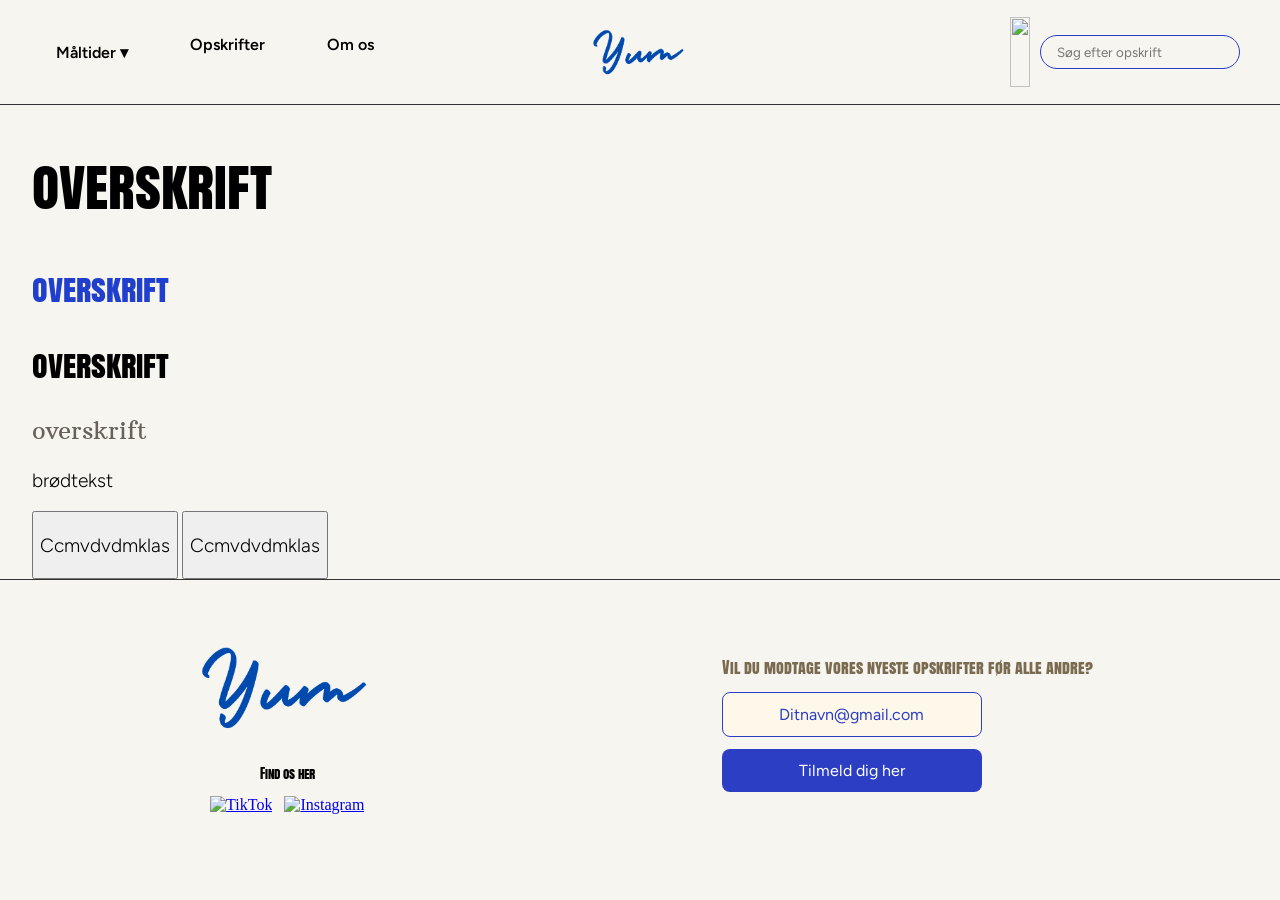
==== index.html @ 22ec5d75 "Refactor footer and navigation structure across multiple pages; update button styles and add new col" ====
<!DOCTYPE html>
<html lang="en">

<head>
    <meta charset="UTF-8" />
    <meta name="viewport" content="width=device-width, initial-scale=1.0" />
    <title>forside</title>

    <link rel="preconnect" href="https://fonts.googleapis.com" />
    <link rel="preconnect" href="https://fonts.gstatic.com" crossorigin />
    <link
        href="https://fonts.googleapis.com/css2?family=Anton+SC&family=Arbutus+Slab&family=Figtree:wght@300..900&display=swap"
        rel="stylesheet" />

    <link rel="stylesheet" href="css/generel.css">
    <link rel="stylesheet" href="css/index.css">
</head>

<body>


    <header>
        <nav>
            <ul class="menu">
                <li>
                    <details>
                        <summary>Måltider</summary>
                        <ul class="undermenu">
                            <li><a href="/listview?mealType=breakfast">Morgenmad</a></li>
                            <li><a href="/listview?mealType=lunch">Frokost</a></li>
                            <li><a href="/listview?mealType=dinner">Aftensmad</a></li>
                            <li><a href="/listview?mealType=dessert">Dessert</a></li>
                        </ul>
                    </details>
                </li>
                <li><a href="listview.html">Opskrifter</a></li>
                <li><a href="omos.html">Om os</a></li>
            </ul>

            <a href="/">
                <img src="img/logo/blå_logo.png" alt="blåt yum Logo" />
            </a>

            <!-- Søgefelt -->
            <form class="search" role="search">
                <img src="img/iconer/soeg.png" alt="" class="search-ikon" />
                <input type="search" placeholder="Søg efter opskrift" aria-label="Søg efter opskrift" />
            </form>

            <button class="burger">
                <span class="line"></span>
                <span class="line"></span>
                <span class="line"></span>
            </button>
        </nav>
    </header>

    <main>
        <h1>overskrift</h1>
        <h2>overskrift</h2>
        <h2>overskrift</h2>
        <h3>overskrift</h3>
        <p>brødtekst</p>

        <button>
            <p>Ccmvdvdmklas</p>
        </button>
        <button>
            <p>Ccmvdvdmklas</p>
        </button>

    </main>

    <footer>
        <div class="footer-venstre">
            <img src="img/logo/blå_logo.png" alt="Yum logo" class="footer-logo">
            <p class="footer-find">Find os her</p>
            <div class="footer-ikoner">
                <a href="#"><img src="img/iconer/tiktok.png" alt="TikTok"></a>
                <a href="#"><img src="img/iconer/instagram.png" alt="Instagram"></a>
            </div>
        </div>

        <div class="footer-hoejre">
            <h2>Vil du modtage vores nyeste opskrifter før alle andre?</h2>
            <input type="email" class="footer-button1" placeholder="Ditnavn@gmail.com">
            <button class="footer-button2">Tilmeld dig her</button>
        </div>
    </footer>

</body>
<script src="javascript/burger.js"></script>

</html>
---- css/generel.css ----
/* ==========================================
   FARVER OG SKRIFTSTØRRELSER
========================================== */

/* MOBIL */
:root {
  /* FARVER */
  --header-color: #f7f5ef;
  --bagground-color: #f7f5ef;
  --footer-color: #f7f5ef;

  --h1-color: #000000;
  --h2-color-1: #1f3fcc;
  --h2-color-2: #000000;
  --h3-color: #67625b;
  --brødtekst-color: #000000;
  --banner-lysfarve: #e3d3b8;
  --lyseblå-streg: #d1daff;
  --gul-cirkel: #eed997;

  /* KNAP FARVEE */
  --knap-blaa: #2b3ec4;
  --knap-blaa-hover: #0f2585;
  --knap-beige: #e3d7bd;
  --knap-beige-hover: #d4c49f;
  --knap-creme: #fdf8ea;
  --knap-hvid: #ffffff;
  --knap-graa: #8a8a8a;
  --knap-tekst: #1a1a1a;

  /* SKRIFTSTØRRELSER */
  --h1-size: 2rem;
  --h2-size: 1.5rem;
  --h3-size: 1.2rem;
  --p-size: 1rem;
}

/* DESKTOP */
@media (min-width: 700px) {
  :root {
    --h1-size: 3.5rem;
    --h2-size: 2rem;
    --h3-size: 1.5rem;
    --p-size: 1.2rem;
  }
}

/* ==========================================
   MAIN
========================================== */
main {
  color: var(--brødtekst-color);
  padding-inline: 2rem;
}

body {
  background-color: var(--bagground-color);
  margin: 0;
  padding: 0;
}

/* ==========================================
   FONTE
========================================== */
h1 {
  font-family: "Anton SC", sans-serif;
  font-weight: 400;
  font-size: var(--h1-size);
  color: var(--h1-color);
}

h2 {
  font-family: "Anton SC", sans-serif;
  font-weight: 200;
  font-size: var(--h2-size);
  color: var(--h2-color-1);
}

h2:nth-of-type(2) {
  color: var(--h2-color-2);
}

.speciel_h2 {
  font-family: "Anton SC", sans-serif;
  font-weight: 200;
  font-size: var(--h2-size);
  color: var(--h2-color-2);
}
h3 {
  font-family: "Arbutus Slab", serif;
  font-weight: 400;
  font-size: var(--h3-size);
  color: var(--h3-color);
}

p {
  font-family: "Figtree", sans-serif;
  font-weight: 200;
  font-size: var(--p-size);
}

/* ==========================================
   KNAPPER
========================================== */

/* Fælles for alle knapper */
button {
  font-family: inherit;
  cursor: pointer;
  transition:
    background-color 0.2s,
    color 0.2s,
    border-color 0.2s;
}

/* Tags: Asiatisk, Morgenmad, Vegansk osv. */
.btn-tag {
  background-color: var(--knap-hvid);
  color: var(--knap-tekst);
  border: 1px solid var(--knap-blaa);
  border-radius: 999px;
  padding: 4px 16px;
  font-family: "Figtree", sans-serif;
  font-weight: 700;
  font-size: 0.8rem;
}

.btn-tag:hover {
  background-color: var(--knap-blaa);
  color: var(--knap-hvid);
}

/* Opdag mere */
.btn-opdag {
  background-color: var(--knap-beige);
  color: var(--knap-tekst);
  border: none;
  border-radius: 10px;
  padding: 10px 28px;
  font-family: "Figtree", sans-serif;
  font-weight: 700;
  font-size: 0.8rem;
  text-transform: uppercase;
  letter-spacing: 0.05em;
}

.btn-opdag:hover {
  background-color: var(--knap-beige-hover);
}

/* Filterknapperne */
.btn-filter {
  background-color: var(--knap-hvid);
  color: var(--knap-tekst);
  border: 1px solid var(--knap-graa);
  border-radius: 8px;
  padding: 6px 12px;
  font-family: "Arbutus Slab", serif;
  font-size: 0.9rem;
}

.btn-filter:hover {
  border-color: var(--knap-tekst);
}

/* Den valgte filterknap */
.btn-filter.active {
  background-color: var(--knap-blaa);
  color: var(--knap-hvid);
  border-color: var(--knap-blaa);
}

/* Email-felt */
.footer-button1 {
  display: block;
  width: 90%;
  margin: 0 auto 12px;
  padding: 12px;
  box-sizing: border-box;
  background-color: var(--knap-creme);
  color: var(--knap-blaa);
  border: 1px solid var(--knap-blaa);
  border-radius: 8px;
  font-family: "Figtree", sans-serif;
  font-size: 1rem;
  text-align: center;
}

.footer-button1::placeholder {
  color: var(--knap-blaa);
}

/* Tilmeld-knap */
.footer-button2 {
  display: block;
  width: 90%;
  margin: 0 auto;
  padding: 12px;
  box-sizing: border-box;
  background-color: var(--knap-blaa);
  color: var(--knap-hvid);
  border: none;
  border-radius: 8px;
  font-family: "Figtree", sans-serif;
  font-size: 1rem;
}

.footer-button2:hover {
  background-color: var(--knap-blaa-hover);
}

/* ==========================================
   HEADER OG NAV
========================================== */

header {
  position: relative;
  background-color: var(--header-color);
  padding: 10px 20px;
  border-bottom: 1px solid #333;
}

nav {
  display: flex;
  align-items: center;
  justify-content: space-between;
}

nav img {
  height: 50px;
}

@media (min-width: 800px) {
  header {
    padding: 15px 40px;
  }

  nav img {
    height: 70px;
  }

  /* Menu og søg fylder lige meget, så logoet står i midten */
  .menu,
  .search {
    flex: 1;
  }
}
/* ==========================================
   SØGEFELT
========================================== */

.search {
  display: flex;
  align-items: center;
  justify-content: flex-end;
  gap: 10px;
  margin: 0 10px;
}

.search-ikon {
  width: 20px;
}

.search input {
  width: 100%;
  box-sizing: border-box;
  border-radius: 20px;
  border: 1px solid var(--knap-blaa);
  background-color: transparent;
  padding: 8px 16px;
  font-family: "Figtree", sans-serif;
}

@media (min-width: 800px) {
  .search {
    margin: 0;
  }

  .search input {
    width: 200px;
  }
}
/* ==========================================
   MENU
========================================== */

/* MOBIL */
/* Menuen er skjult, indtil man klikker på burgeren */
.menu {
  display: none;
  list-style: none;
  padding: 0;
  margin: 0;
}

.menu li {
  margin-bottom: 15px;
}

.menu a,
.menu summary {
  font-family: "Figtree", sans-serif;
  font-size: 1.3rem;
  color: var(--brødtekst-color);
  text-decoration: none;
  cursor: pointer;
}

.menu a:hover,
.menu summary:hover {
  color: var(--h2-color-1);
}

/* DESKTOP */
@media (min-width: 800px) {
  /* Menuen vises på en række */
  .menu {
    display: flex;
    gap: 30px;
  }

  .menu li {
    margin-bottom: 0;
  }
  .menu a,
  .menu summary {
    font-size: 1rem;
    font-weight: 600;

    padding: 8px 16px;
    border-radius: 6px;
  }

  /* Beige baggrund ved hover og når Måltider er åben */
  .menu a:hover,
  .menu summary:hover,
  details[open] summary {
    background-color: var(--knap-beige);
  }
}

/* ==========================================
   MÅLTIDER (fold ud)
========================================== */

/* MOBIL */
/* Fjerner den sorte standard-pil */
.menu summary {
  list-style: none;
}

.menu summary::-webkit-details-marker {
  display: none;
}

/* Vores egen pil efter "Måltider" */
.menu summary::after {
  content: " ▾";
}

/* Pilen vender, når den er foldet ud */
details[open] summary::after {
  content: " ▴";
}

/* Listen med morgenmad, frokost osv. */
.undermenu {
  list-style: none;
  margin-top: 10px;
  padding-left: 15px;
  border-left: 2px solid var(--h2-color-1);
}

.undermenu li {
  margin-bottom: 8px;
}

.undermenu a {
  font-size: 1.1rem;
}

/* DESKTOP */
@media (min-width: 800px) {
  /* Så undermenuen placeres ud fra "Måltider" */
  .menu > li {
    position: relative;
  }

  /* Undermenuen som en lille boks der foldes ud ved måltider */
  .undermenu {
    position: absolute;
    top: 100%;
    left: 0;
    min-width: 160px;
    padding: 15px 20px;
    background-color: var(--header-color);
    border-left: none;
    border-radius: 10px;
    box-shadow: 0 6px 20px rgba(0, 0, 0, 0.12);
    z-index: 10;
  }

  /* Så undermenuens punkter ikke fader sammen */
  .undermenu li {
    margin-bottom: 8px;
  }
}

/* ==========================================
   BURGER
========================================== */

/* MOBIL */
.burger {
  width: 40px;
  background: none;
  border: none;
  padding: 0;
  cursor: pointer;
}

/* Knappen må ikke skifte farve ved hover */
.burger:hover {
  background: none;
}

/* De tre streger */
.line {
  display: block;
  height: 3px;
  margin: 6px 0;
  background-color: var(--brødtekst-color);
}

/* Når man klikker på burgeren, vises menuen i højre side under headeren */
nav.active .menu {
  display: block;
  position: absolute;
  top: 100%;
  right: 0;
  width: 250px;
  background-color: var(--header-color);
  padding: 20px;
  box-sizing: border-box;
  border-radius: 0 0 0 10px;
  box-shadow: 0 10px 20px rgba(0, 0, 0, 0.12);
  z-index: 10;
}

/* DESKTOP */
@media (min-width: 800px) {
  /* Burgeren skjules */
  .burger {
    display: none;
  }
}

/* ==========================================
   FOOTER 
========================================== */

footer {
  border-top: 1px solid #333;
  padding: 40px 20px;
  text-align: center;
}

.footer-logo {
  width: 200px;
}

.footer-find {
  font-family: "Anton SC", sans-serif;
  font-size: 0.8rem;
}

.footer-ikoner {
  display: flex;
  justify-content: center;
  gap: 12px;
}

.footer-ikoner img {
  width: 32px;
}

.footer-hoejre {
  margin-top: 40px;
}

.footer-hoejre h2 {
  font-family: "Anton SC", sans-serif;
  font-size: 1rem;
  color: #7a6a4f;
}
@media (min-width: 600px) {
  footer {
    display: flex;
    justify-content: space-around;
    align-items: center;
  }

  .footer-hoejre {
    margin-top: 0;
    text-align: left;
  }

  .footer-button1,
  .footer-button2 {
    width: 260px;
    margin-left: 0;
  }
}
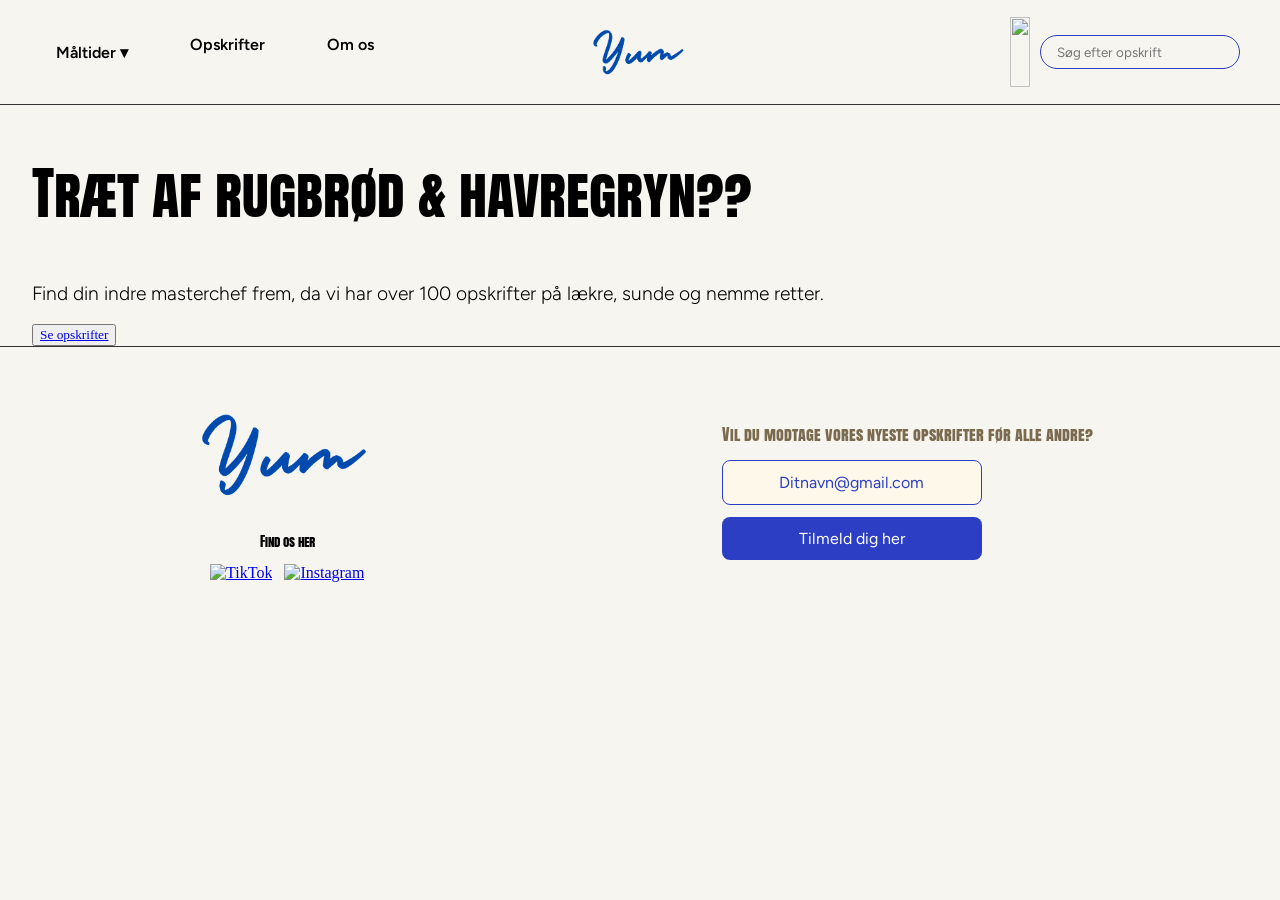
==== commit 081940fc: "Merge branch 'main' into sandra" ====
--- a/index.html
+++ b/index.html
@@ -56,18 +56,12 @@
     </header>
 
     <main>
-        <h1>overskrift</h1>
-        <h2>overskrift</h2>
-        <h2>overskrift</h2>
-        <h3>overskrift</h3>
-        <p>brødtekst</p>
+        <section class="forside">
+            <h1>Træt af rugbrød & havregryn??</h1>
+            <p>Find din indre masterchef frem, da vi har over 100 opskrifter på lækre, sunde og nemme retter.</p>
+            <button><a href="/listview">Se opskrifter</a></button>
 
-        <button>
-            <p>Ccmvdvdmklas</p>
-        </button>
-        <button>
-            <p>Ccmvdvdmklas</p>
-        </button>
+        </section>
 
     </main>
 
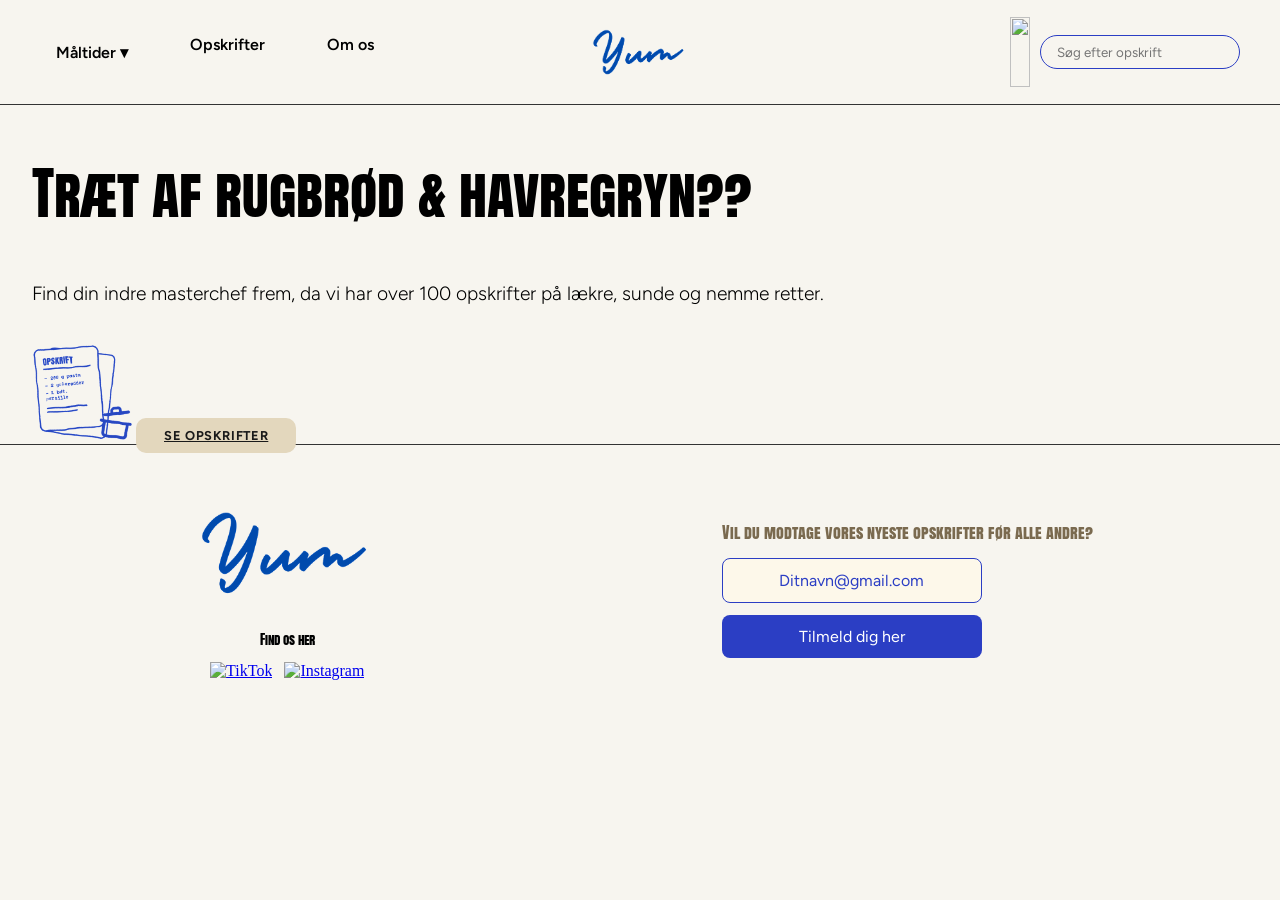
==== commit 0cdff8a7: "Add icon image and update button structure in forside section" ====
--- a/index.html
+++ b/index.html
@@ -59,8 +59,8 @@
         <section class="forside">
             <h1>Træt af rugbrød & havregryn??</h1>
             <p>Find din indre masterchef frem, da vi har over 100 opskrifter på lækre, sunde og nemme retter.</p>
-            <button><a href="/listview">Se opskrifter</a></button>
-
+            <img src="img/iconer/icon_forside.png" alt="Icon opskrift og tips" class="forside-ikon">
+            <a href="/listview" class="btn-opdag">Se opskrifter</a>
         </section>
 
     </main>
--- a/css/index.css
+++ b/css/index.css
@@ -0,0 +1,5 @@
+.forside-ikon {
+  width: 100px;
+  height: auto;
+  margin-top: 20px;
+}
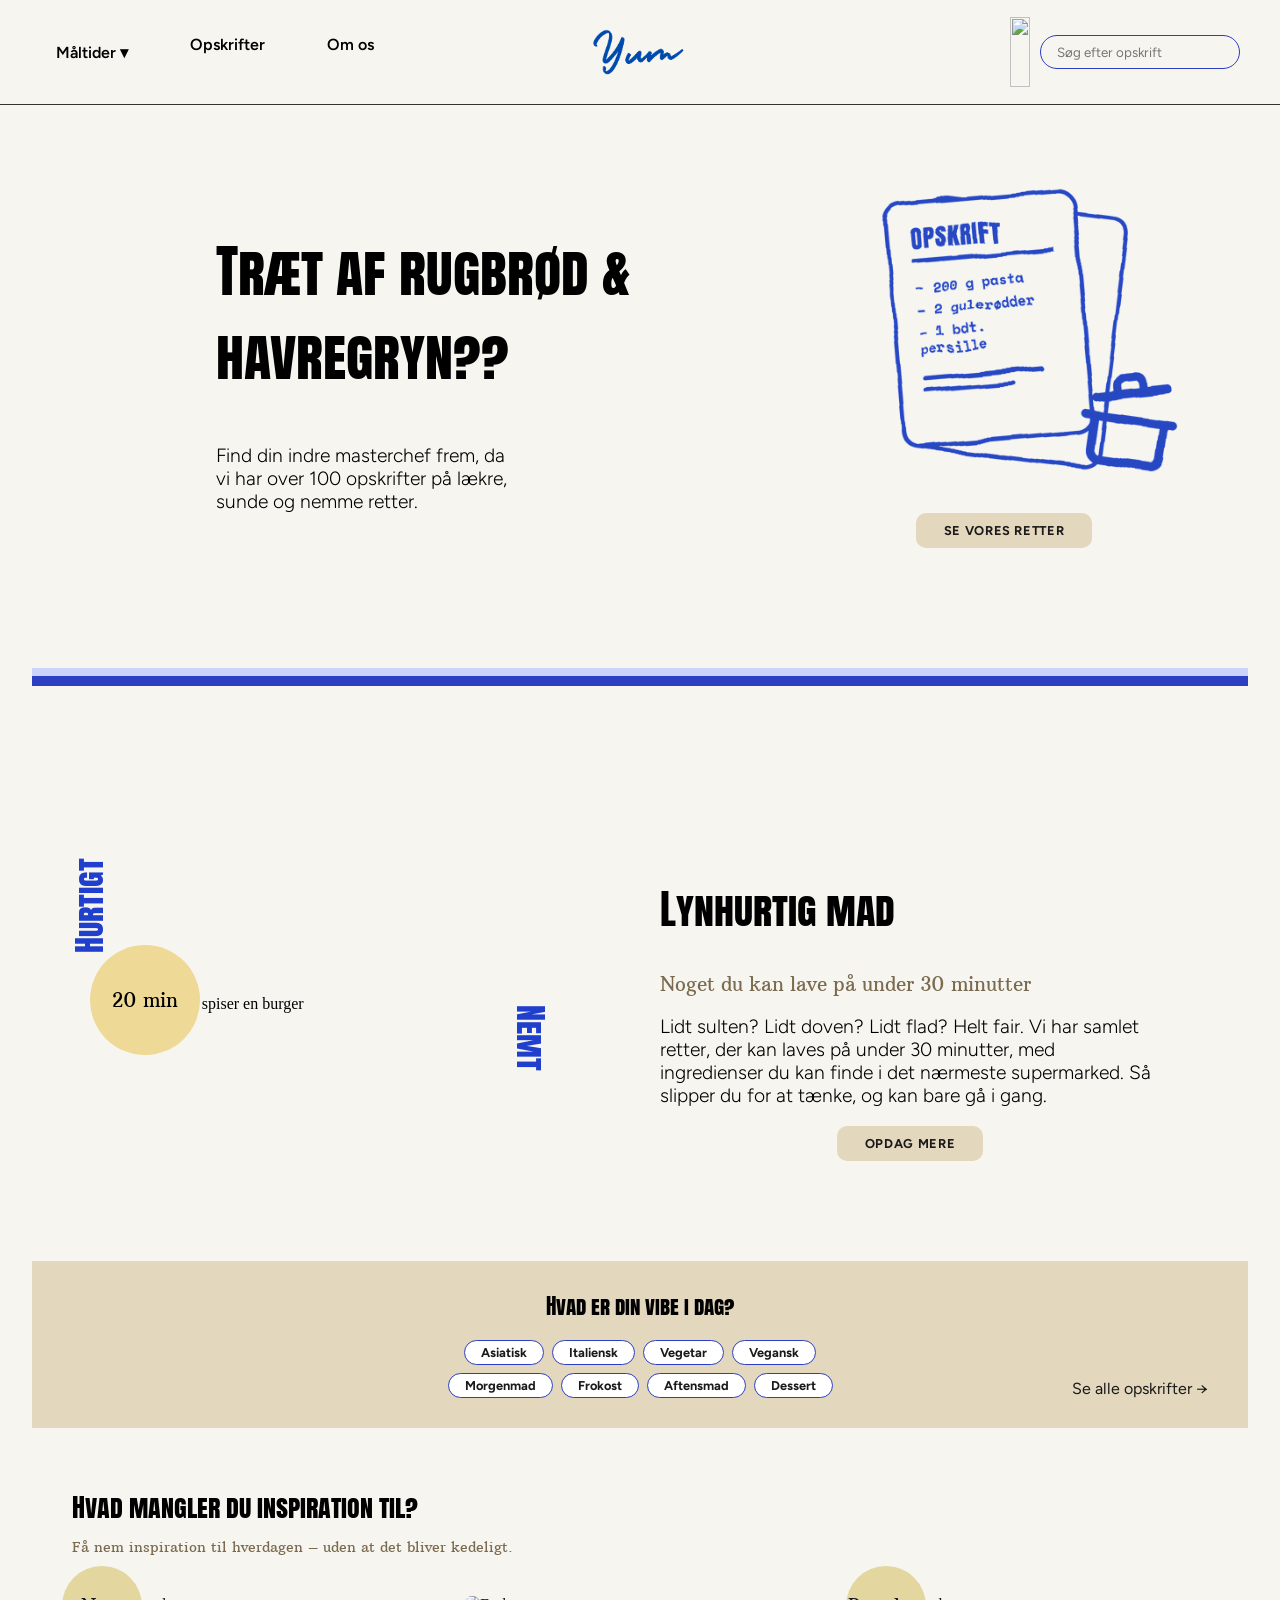
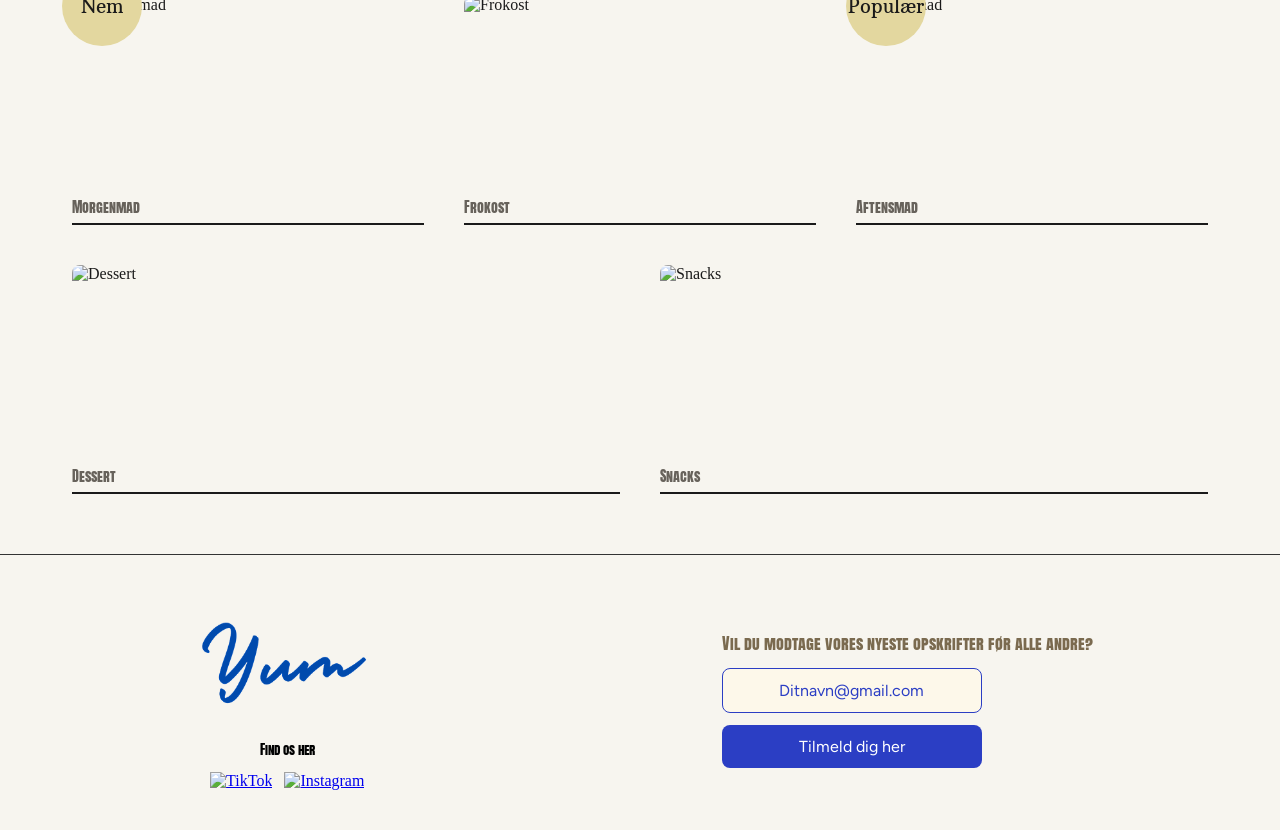
==== commit af8702f5: "Refactor layout and styling for front page sections; enhance responsiveness and visual hierarchy" ====
--- a/index.html
+++ b/index.html
@@ -56,11 +56,93 @@
     </header>
 
     <main>
-        <section class="forside">
-            <h1>Træt af rugbrød & havregryn??</h1>
-            <p>Find din indre masterchef frem, da vi har over 100 opskrifter på lækre, sunde og nemme retter.</p>
-            <img src="img/iconer/icon_forside.png" alt="Icon opskrift og tips" class="forside-ikon">
-            <a href="/listview" class="btn-opdag">Se opskrifter</a>
+        <section class="box1">
+            <div class="box1-tekst">
+                <h1>Træt af rugbrød & <br> havregryn??</h1>
+                <p>Find din indre masterchef frem, da vi har over 100 opskrifter på lækre, sunde og nemme retter.</p>
+            </div>
+
+            <div class="box1-billede">
+                <img src="img/iconer/icon_forside.png" alt="" class="box1-ikon"> <a href="/listview"
+                    class="btn-opdag box1-knap">Se vores retter</a>
+            </div>
+        </section>
+
+
+
+
+        <div class="streg"></div>
+        <section class="box2-sektion">
+            <div class="box2-tekst">
+                <h2>Lynhurtig mad</h2>
+                <p class="box2-undertitel">Noget du kan lave på under 30 minutter</p>
+                <p>Lidt sulten? Lidt doven? Lidt flad? Helt fair. Vi har samlet retter, der kan laves på under 30
+                    minutter, med
+                    ingredienser du kan finde i det nærmeste supermarked. Så slipper du for at tænke, og kan bare gå i
+                    gang.</p>
+                <a href="/listview" class="btn-opdag box2-knap">Opdag mere</a>
+            </div>
+
+            <div class="box2">
+                <img src="https://placehold.co/300x400" alt="Mand der spiser en burger" class="box2-foto">
+                <p class="box2-tid">20 min</p>
+                <p class="box2-ord nemt">Nemt</p>
+                <p class="box2-ord hurtigt">Hurtigt</p>
+            </div>
+        </section>
+
+
+        <section class="vibe">
+            <h2>Hvad er din vibe i dag?</h2>
+
+            <div class="vibe-tags">
+                <a href="/listview" class="btn-tag">Asiatisk</a>
+                <a href="/listview" class="btn-tag">Italiensk</a>
+                <a href="/listview" class="btn-tag">Vegetar</a>
+                <a href="/listview" class="btn-tag">Vegansk</a>
+                <a href="/listview?mealType=breakfast" class="btn-tag">Morgenmad</a>
+                <a href="/listview?mealType=lunch" class="btn-tag">Frokost</a>
+                <a href="/listview?mealType=dinner" class="btn-tag">Aftensmad</a>
+                <a href="/listview?mealType=dessert" class="btn-tag">Dessert</a>
+            </div>
+
+            <a href="/listview" class="vibe-link">Se alle opskrifter →</a>
+        </section>
+
+
+
+        <section class="inspiration">
+            <h2>Hvad mangler du inspiration til?</h2>
+            <p class="inspiration-tekst">Få nem inspiration til hverdagen – uden at det bliver kedeligt.</p>
+
+            <div class="kort-liste">
+                <a href="/listview?mealType=breakfast" class="kort">
+                    <p class="badge">Nem</p>
+                    <img src="https://placehold.co/400x300" alt="Morgenmad" class="kort-billede">
+                    <h3 class="kort-titel">Morgenmad</h3>
+                </a>
+
+                <a href="/listview?mealType=lunch" class="kort">
+                    <img src="https://placehold.co/400x300" alt="Frokost" class="kort-billede">
+                    <h3 class="kort-titel">Frokost</h3>
+                </a>
+
+                <a href="/listview?mealType=dinner" class="kort">
+                    <p class="badge">Populær</p>
+                    <img src="https://placehold.co/400x300" alt="Aftensmad" class="kort-billede">
+                    <h3 class="kort-titel">Aftensmad</h3>
+                </a>
+
+                <a href="/listview?mealType=dessert" class="kort">
+                    <img src="https://placehold.co/400x300" alt="Dessert" class="kort-billede">
+                    <h3 class="kort-titel">Dessert</h3>
+                </a>
+
+                <a href="/listview?mealType=snack" class="kort">
+                    <img src="https://placehold.co/400x300" alt="Snacks" class="kort-billede">
+                    <h3 class="kort-titel">Snacks</h3>
+                </a>
+            </div>
         </section>
 
     </main>
--- a/css/generel.css
+++ b/css/generel.css
@@ -142,6 +142,8 @@
   font-size: 0.8rem;
   text-transform: uppercase;
   letter-spacing: 0.05em;
+  display: inline-block;
+  text-decoration: none;
 }
 
 .btn-opdag:hover {
--- a/css/index.css
+++ b/css/index.css
@@ -1,5 +1,284 @@
-.forside-ikon {
-  width: 100px;
-  height: auto;
+h1 {
+  margin-top: 3rem;
+  margin-left: 3rem;
+}
+
+.box1 p {
+  margin-left: 3rem;
+}
+.box1-ikon {
+  display: block;
+  width: 200px;
   margin-top: 20px;
-}
+  margin-bottom: 40px;
+  margin-inline: auto;
+}
+.streg {
+  border: none;
+  border-top: 8px solid #cad3fc;
+  border-bottom: 10px solid var(--knap-blaa);
+  margin-block: 60px;
+}
+
+.box1-knap {
+  display: block;
+  width: fit-content;
+  margin-left: auto;
+  margin-right: auto;
+}
+@media (min-width: 800px) {
+  /* Tekst og billede ved siden af hinanden */
+  .box1 {
+    margin-left: 6rem;
+    display: flex;
+    align-items: center;
+    gap: 200px;
+    padding: 60px 40px;
+  }
+
+  .box1-tekst p {
+    max-width: 300px;
+  }
+  .box1-ikon {
+    width: 300px;
+    margin-left: 3rem;
+  }
+}
+
+/* Boksen alt bliver placeret ud fra */
+.box2 {
+  position: relative;
+  width: 220px;
+  margin: 80px auto;
+}
+
+/* Billedet */
+.box2-foto {
+  display: block;
+  width: 100%;
+  border-radius: 10px;
+}
+.box2-knap {
+  display: block;
+  width: fit-content;
+  margin-left: auto;
+  margin-right: auto;
+}
+
+/* Den gule cirkel */
+.box2-tid {
+  position: absolute;
+  top: -50px;
+  left: -30px;
+  width: 110px;
+  height: 110px;
+  border-radius: 50%;
+  background-color: var(--gul-cirkel);
+  display: flex;
+  align-items: center;
+  justify-content: center;
+  margin: 0;
+  font-family: "Arbutus Slab", serif;
+  font-size: 1.2rem;
+}
+.box2-tekst h2 {
+  color: #000;
+}
+.box2-undertitel {
+  font-family: "Arbutus Slab", serif;
+  color: #7a6a4f;
+}
+.box2-ord {
+  position: absolute;
+  margin: 0;
+  font-family: "Anton SC", sans-serif;
+  font-size: 2rem;
+  color: var(--h2-color-1);
+  writing-mode: vertical-rl;
+}
+
+.nemt {
+  top: 10px;
+  right: -55px;
+}
+
+.hurtigt {
+  bottom: 60px;
+  left: -55px;
+  transform: rotate(180deg);
+}
+
+@media (min-width: 800px) {
+  .box2-sektion {
+    display: flex;
+    flex-direction: row-reverse;
+    align-items: center;
+    justify-content: center;
+    gap: 160px;
+    padding: 100px 40px;
+  }
+
+  .box2-tekst {
+    max-width: 500px;
+  }
+
+  .box2-tekst h2 {
+    font-size: 2.5rem;
+  }
+
+  .box2-tekst p {
+    font-size: 1.2rem;
+  }
+
+  .box2 {
+    margin: 0;
+    width: 380px;
+  }
+}
+/* ==========================================
+   VIBE (mobil)
+========================================== */
+
+.vibe {
+  background-color: var(--knap-beige);
+  padding: 30px 20px;
+  text-align: center;
+}
+
+.vibe h2 {
+  font-family: "Anton SC", sans-serif;
+  font-size: 1.3rem;
+  margin-top: 0;
+  color: var(--h2-color-2);
+}
+
+/* Tags ved siden af hinanden, og de hopper ned på en ny linje, når der ikke er plads */
+.vibe-tags {
+  display: flex;
+  flex-wrap: wrap;
+  justify-content: center;
+  gap: 8px;
+  max-width: 420px;
+  margin: 0 auto;
+}
+
+.vibe-tags a {
+  text-decoration: none;
+}
+
+.vibe-link {
+  display: inline-block;
+  margin-top: 20px;
+  font-family: "Figtree", sans-serif;
+  color: var(--knap-tekst);
+  text-decoration: none;
+}
+
+.vibe-link:hover {
+  text-decoration: underline;
+}
+
+/* ==========================================
+   INSPIRATION (mobil)
+========================================== */
+
+.inspiration {
+  padding: 40px 20px;
+}
+
+.inspiration h2 {
+  font-family: "Anton SC", sans-serif;
+  font-size: 1.6rem;
+  margin: 0;
+  color: var(--h2-color-2);
+}
+
+.inspiration-tekst {
+  font-family: "Arbutus Slab", serif;
+  font-size: 0.85rem;
+  color: #7a6a4f;
+  margin-bottom: 40px;
+}
+
+/* På mobil står kortene under hinanden */
+.kort-liste {
+  display: flex;
+  flex-direction: column;
+  gap: 40px;
+}
+
+/* Hvert kort er et link */
+.kort {
+  position: relative;
+  color: var(--knap-tekst);
+  text-decoration: none;
+}
+
+.kort-billede {
+  display: block;
+  width: 100%;
+  height: 200px;
+  object-fit: cover;
+  border-radius: 8px;
+}
+
+/* Titlen med streg under */
+.kort-titel {
+  font-family: "Anton SC", sans-serif;
+  font-size: 0.9rem;
+  margin: 20px 0 0;
+  padding-bottom: 5px;
+  border-bottom: 2px solid var(--knap-tekst);
+}
+
+/* Den gule cirkel (Nem, Populær) */
+.badge {
+  position: absolute;
+  top: -30px;
+  left: -10px;
+  width: 80px;
+  height: 80px;
+  border-radius: 50%;
+  background-color: #e3d79f;
+  display: flex;
+  align-items: center;
+  justify-content: center;
+  margin: 0;
+  font-family: "Arbutus Slab", serif;
+}
+
+/* ==========================================
+   DESKTOP
+========================================== */
+
+@media (min-width: 800px) {
+  /* "Se alle opskrifter" ude i højre side */
+  .vibe {
+    position: relative;
+  }
+
+  .vibe-link {
+    position: absolute;
+    right: 40px;
+    bottom: 30px;
+    margin: 0;
+  }
+
+  .inspiration {
+    padding: 60px 40px;
+  }
+
+  /* Kortene ved siden af hinanden */
+  .kort-liste {
+    flex-direction: row;
+    flex-wrap: wrap;
+  }
+
+  .kort {
+    flex: 1 1 28%;
+  }
+
+  .kort-billede {
+    height: 180px;
+  }
+}
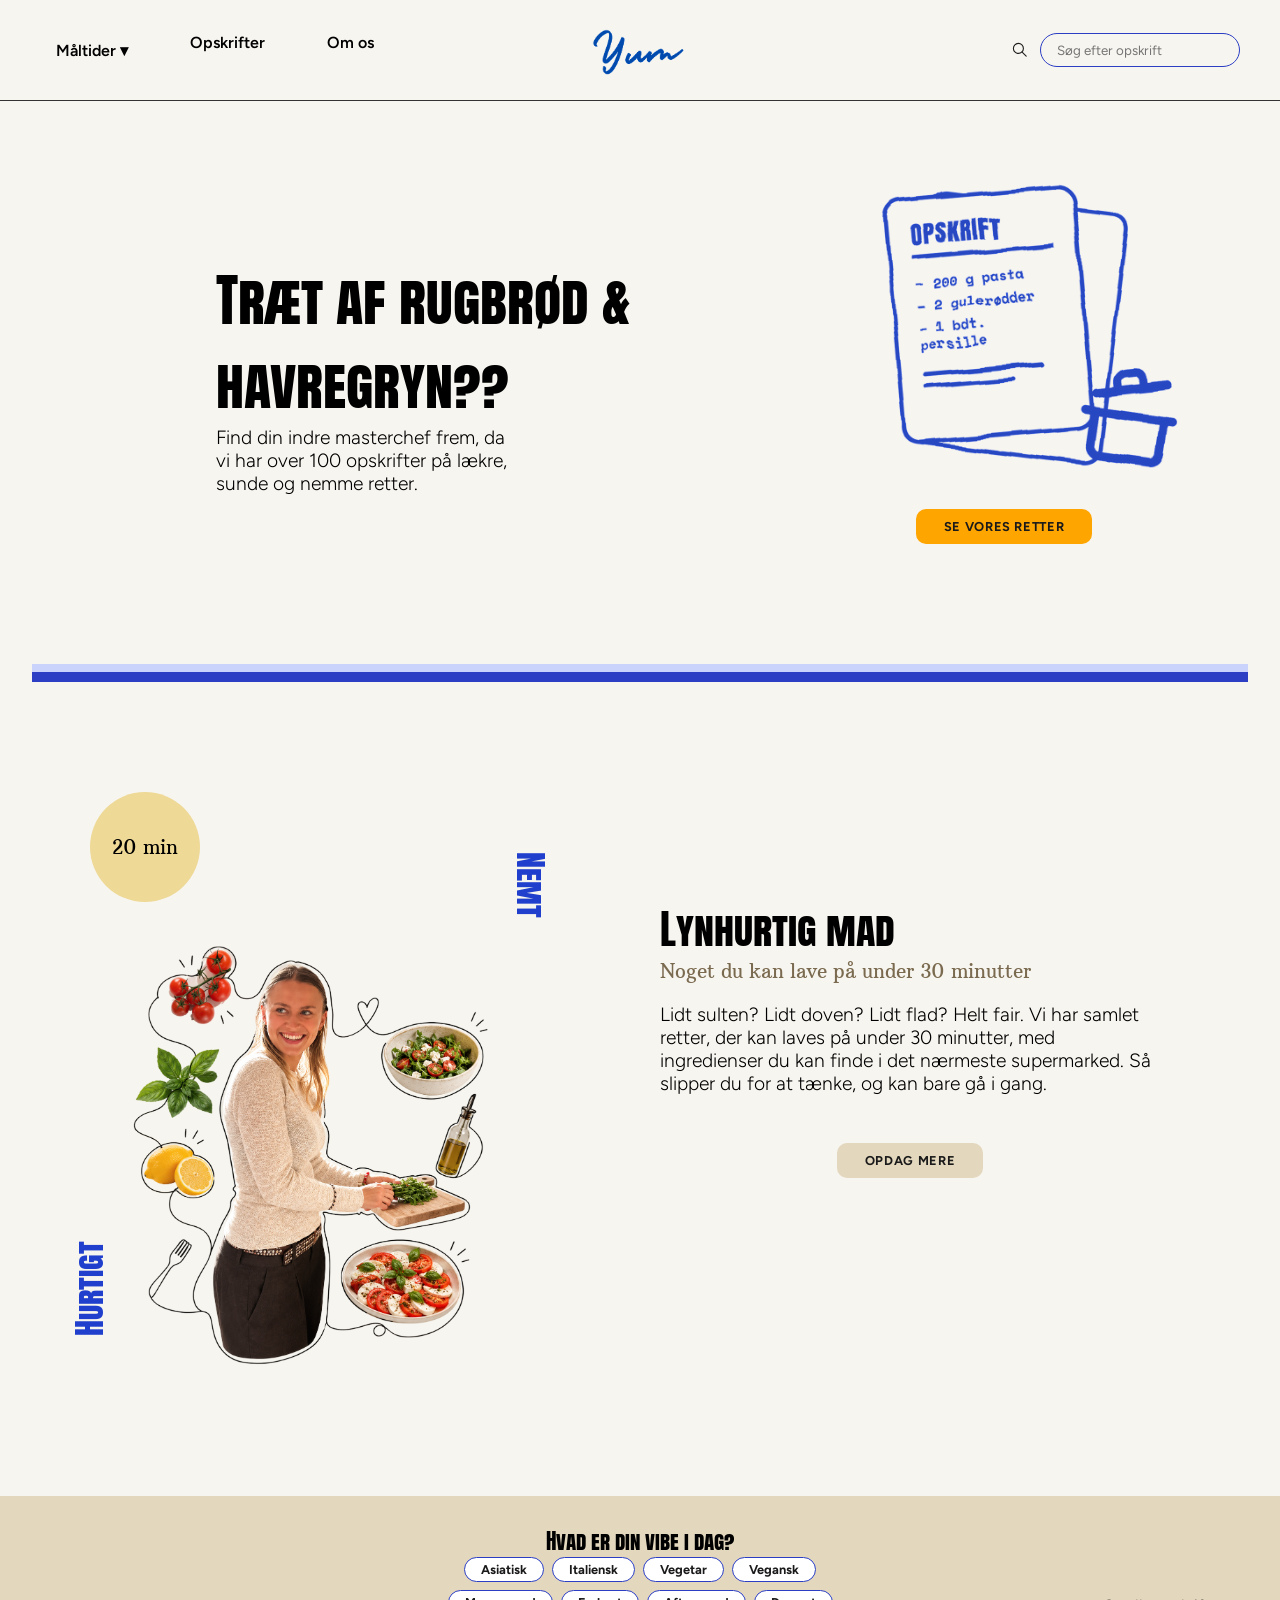
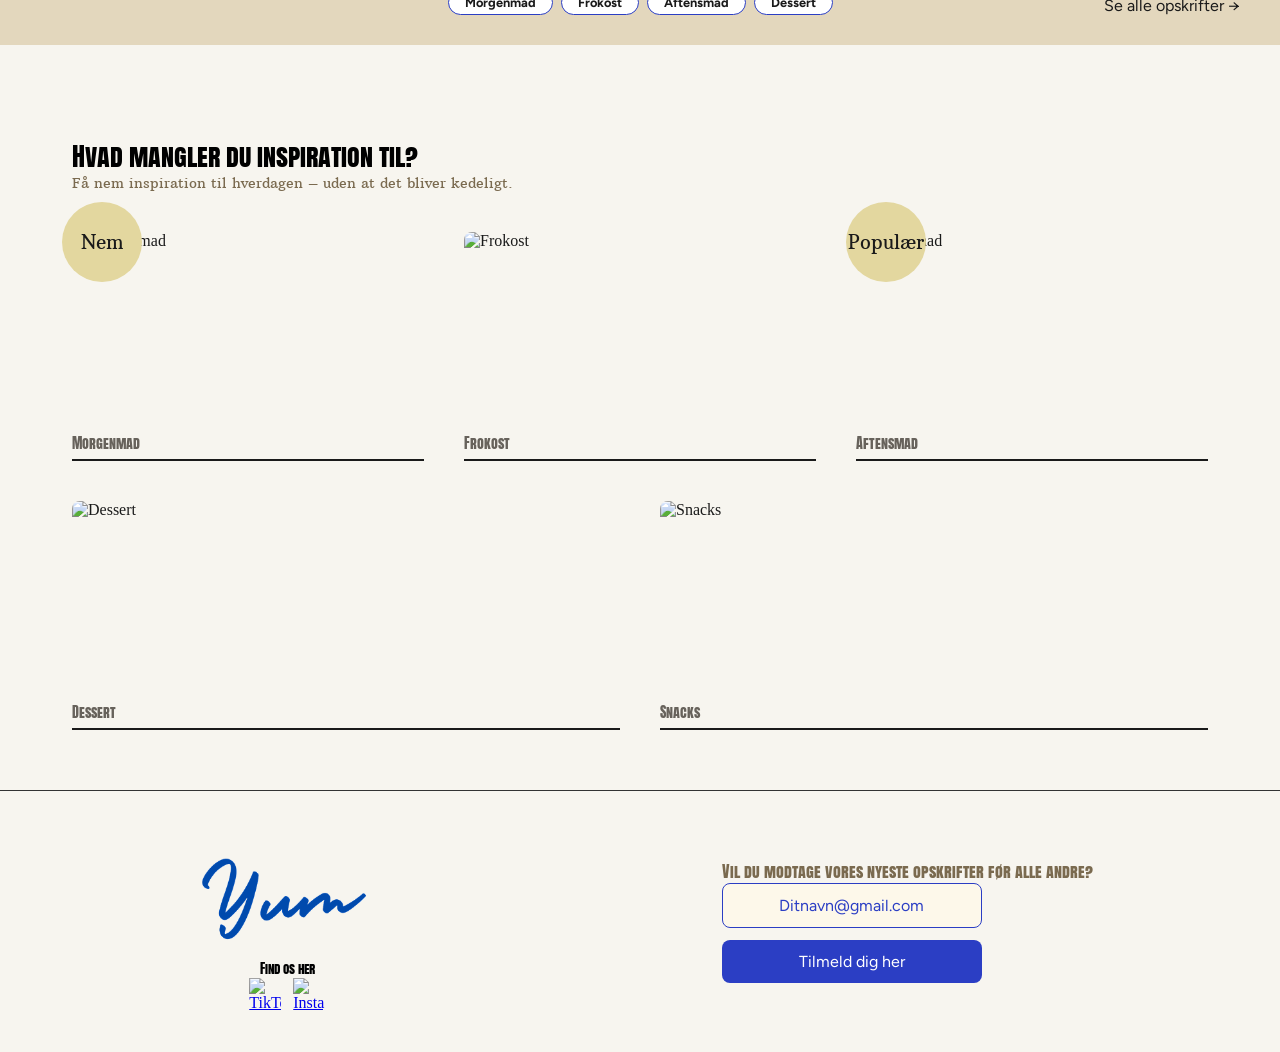
==== commit 5f29464b: "Update image assets in index.html for improved visuals and consistency - Replaced the logo image wit" ====
--- a/index.html
+++ b/index.html
@@ -38,12 +38,12 @@
             </ul>
 
             <a href="/">
-                <img src="img/logo/blå_logo.png" alt="blåt yum Logo" />
+                <img src="img/logo/logo.svg" alt="blåt yum Logo" />
             </a>
 
             <!-- Søgefelt -->
             <form class="search" role="search">
-                <img src="img/iconer/soeg.png" alt="" class="search-ikon" />
+                <img src="img/iconer/search-icon (1).svg" alt="søge icon" class="search-ikon" />
                 <input type="search" placeholder="Søg efter opskrift" aria-label="Søg efter opskrift" />
             </form>
 
@@ -63,8 +63,8 @@
             </div>
 
             <div class="box1-billede">
-                <img src="img/iconer/icon_forside.png" alt="" class="box1-ikon"> <a href="/listview"
-                    class="btn-opdag box1-knap">Se vores retter</a>
+                <img src="img/iconer/opskrifttegning.svg" alt="Opskrift i tegnet format" class="box1-ikon"> <a
+                    href="/listview" class="btn-opdag box1-knap">Se vores retter</a>
             </div>
         </section>
 
@@ -84,7 +84,8 @@
             </div>
 
             <div class="box2">
-                <img src="https://placehold.co/300x400" alt="Mand der spiser en burger" class="box2-foto">
+                <img src="img/Illustreret madlavningscollage med friske råvarer 1.png" alt="pige der laver mad"
+                    class="box2-foto">
                 <p class="box2-tid">20 min</p>
                 <p class="box2-ord nemt">Nemt</p>
                 <p class="box2-ord hurtigt">Hurtigt</p>
@@ -149,7 +150,7 @@
 
     <footer>
         <div class="footer-venstre">
-            <img src="img/logo/blå_logo.png" alt="Yum logo" class="footer-logo">
+            <img src="img/logo/logo.svg" alt="Yum logo" class="footer-logo">
             <p class="footer-find">Find os her</p>
             <div class="footer-ikoner">
                 <a href="#"><img src="img/iconer/tiktok.png" alt="TikTok"></a>
--- a/css/generel.css
+++ b/css/generel.css
@@ -1,4 +1,13 @@
-/* ==========================================
+* {
+  margin: 0;
+  padding: 0;
+  box-sizing: border-box;
+}
+
+img {
+  display: block;
+  max-width: 100%;
+} /* ==========================================
    FARVER OG SKRIFTSTØRRELSER
 ========================================== */
 
--- a/css/index.css
+++ b/css/index.css
@@ -25,6 +25,7 @@
   width: fit-content;
   margin-left: auto;
   margin-right: auto;
+  background-color: orange;
 }
 @media (min-width: 800px) {
   /* Tekst og billede ved siden af hinanden */
@@ -54,6 +55,7 @@
 
 /* Billedet */
 .box2-foto {
+  margin-top: 3rem;
   display: block;
   width: 100%;
   border-radius: 10px;
@@ -63,6 +65,8 @@
   width: fit-content;
   margin-left: auto;
   margin-right: auto;
+  margin-top: 3rem;
+  margin-bottom: 10rem;
 }
 
 /* Den gule cirkel */
@@ -87,6 +91,8 @@
 .box2-undertitel {
   font-family: "Arbutus Slab", serif;
   color: #7a6a4f;
+  margin-top: 0;
+  margin-bottom: 20px;
 }
 .box2-ord {
   position: absolute;
@@ -143,6 +149,10 @@
   background-color: var(--knap-beige);
   padding: 30px 20px;
   text-align: center;
+
+  margin-left: -2rem;
+  margin-right: -2rem;
+  margin-bottom: 2rem;
 }
 
 .vibe h2 {
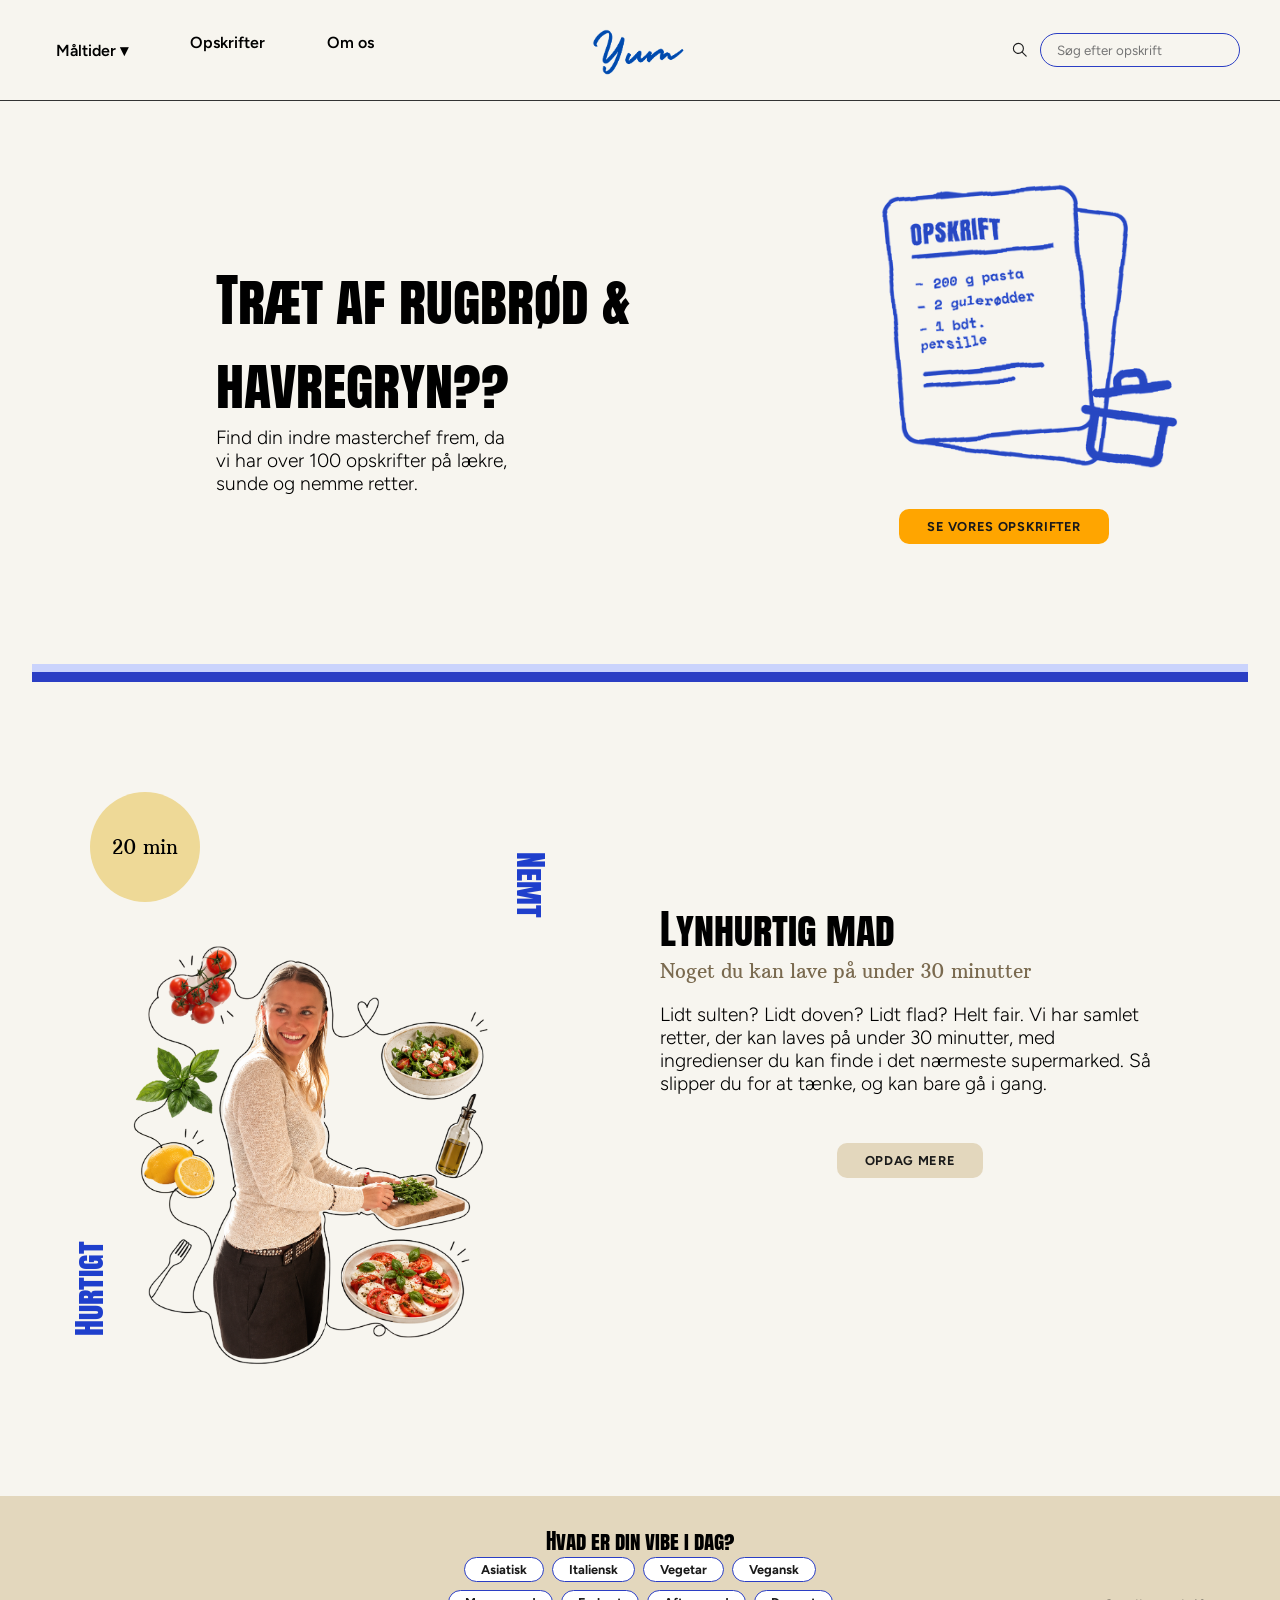
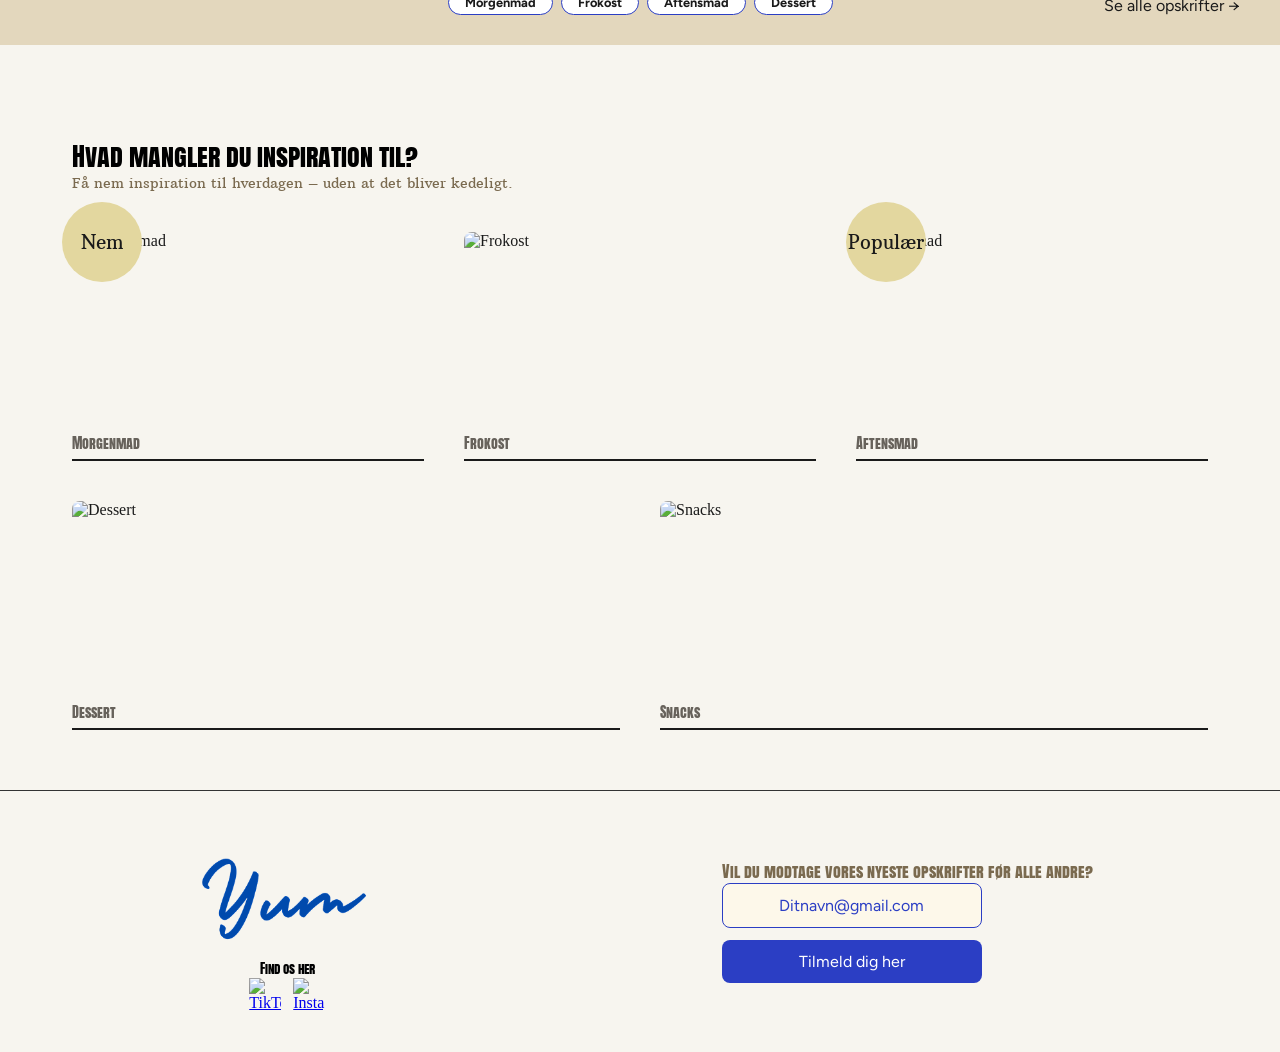
==== commit c45b2399: "Update button text to clarify link to recipes" ====
--- a/index.html
+++ b/index.html
@@ -64,7 +64,7 @@
 
             <div class="box1-billede">
                 <img src="img/iconer/opskrifttegning.svg" alt="Opskrift i tegnet format" class="box1-ikon"> <a
-                    href="/listview" class="btn-opdag box1-knap">Se vores retter</a>
+                    href="/listview" class="btn-opdag box1-knap">Se vores opskrifter</a>
             </div>
         </section>
 
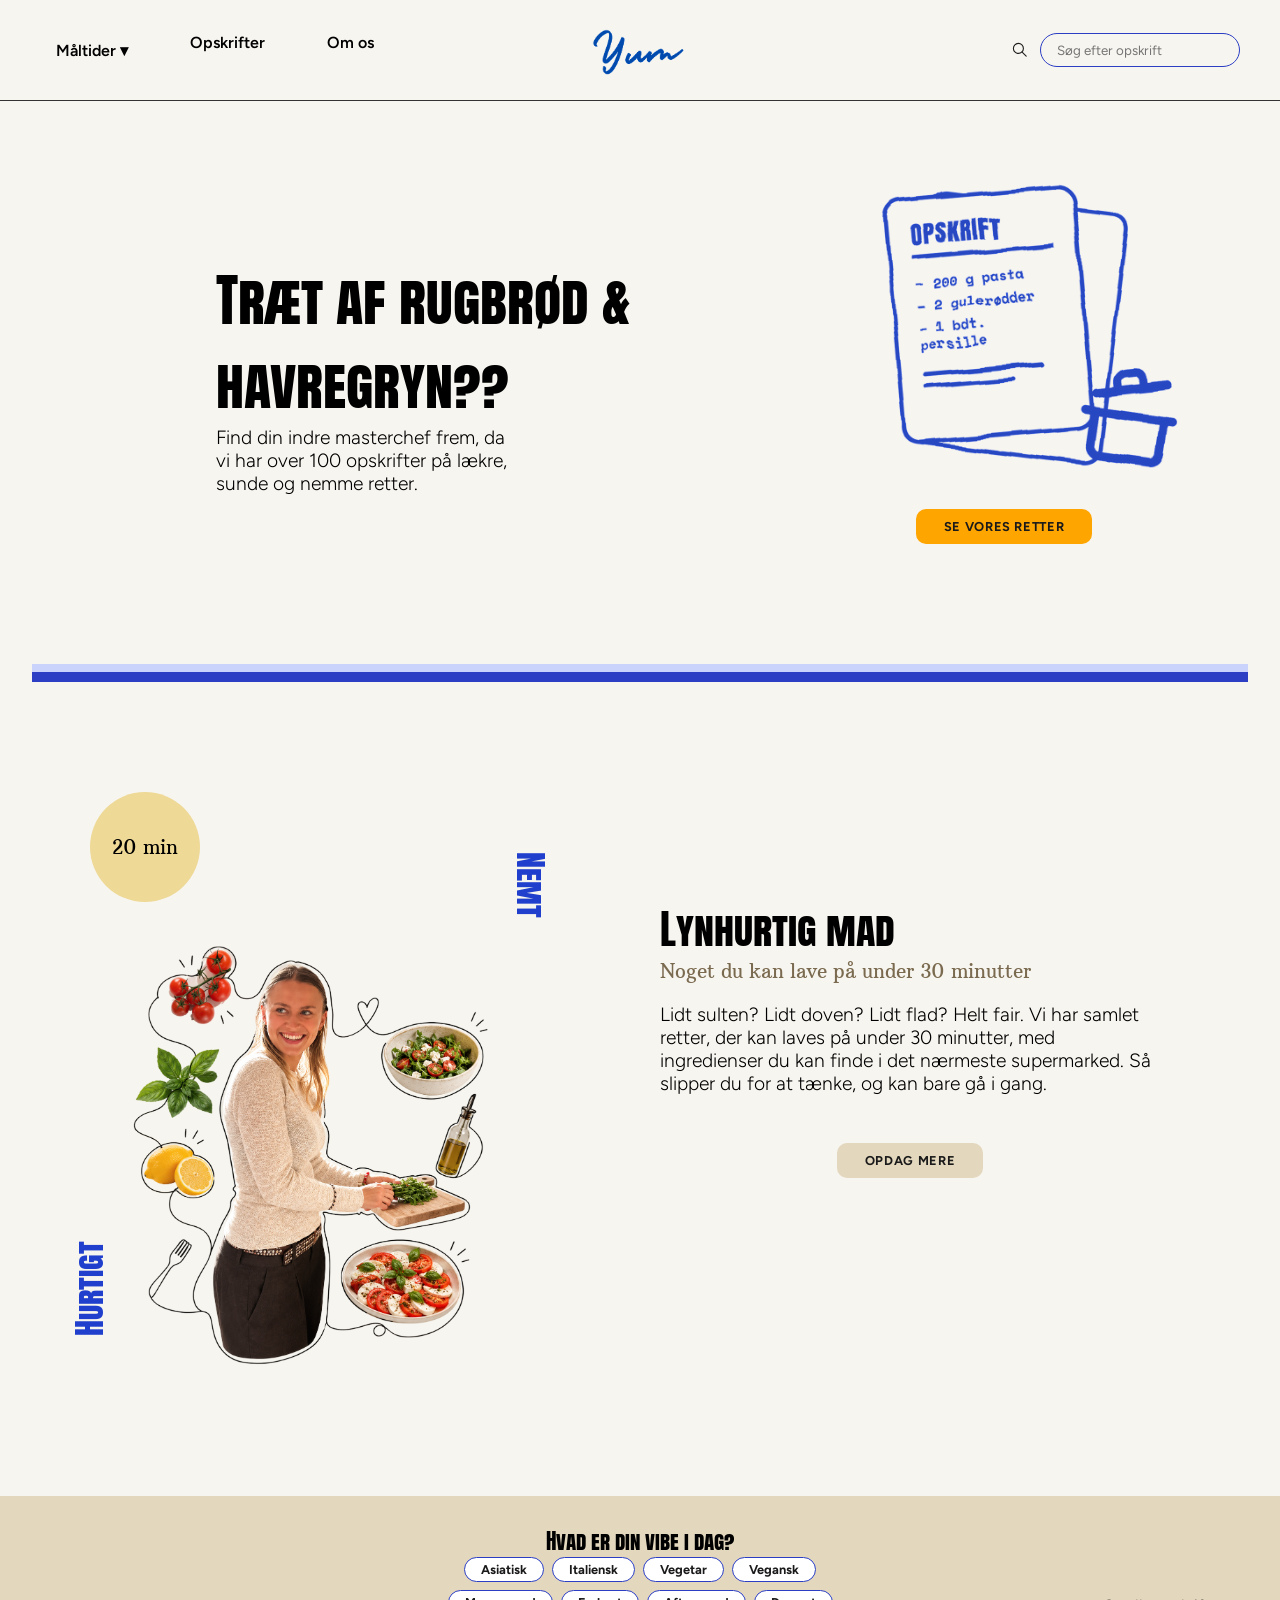
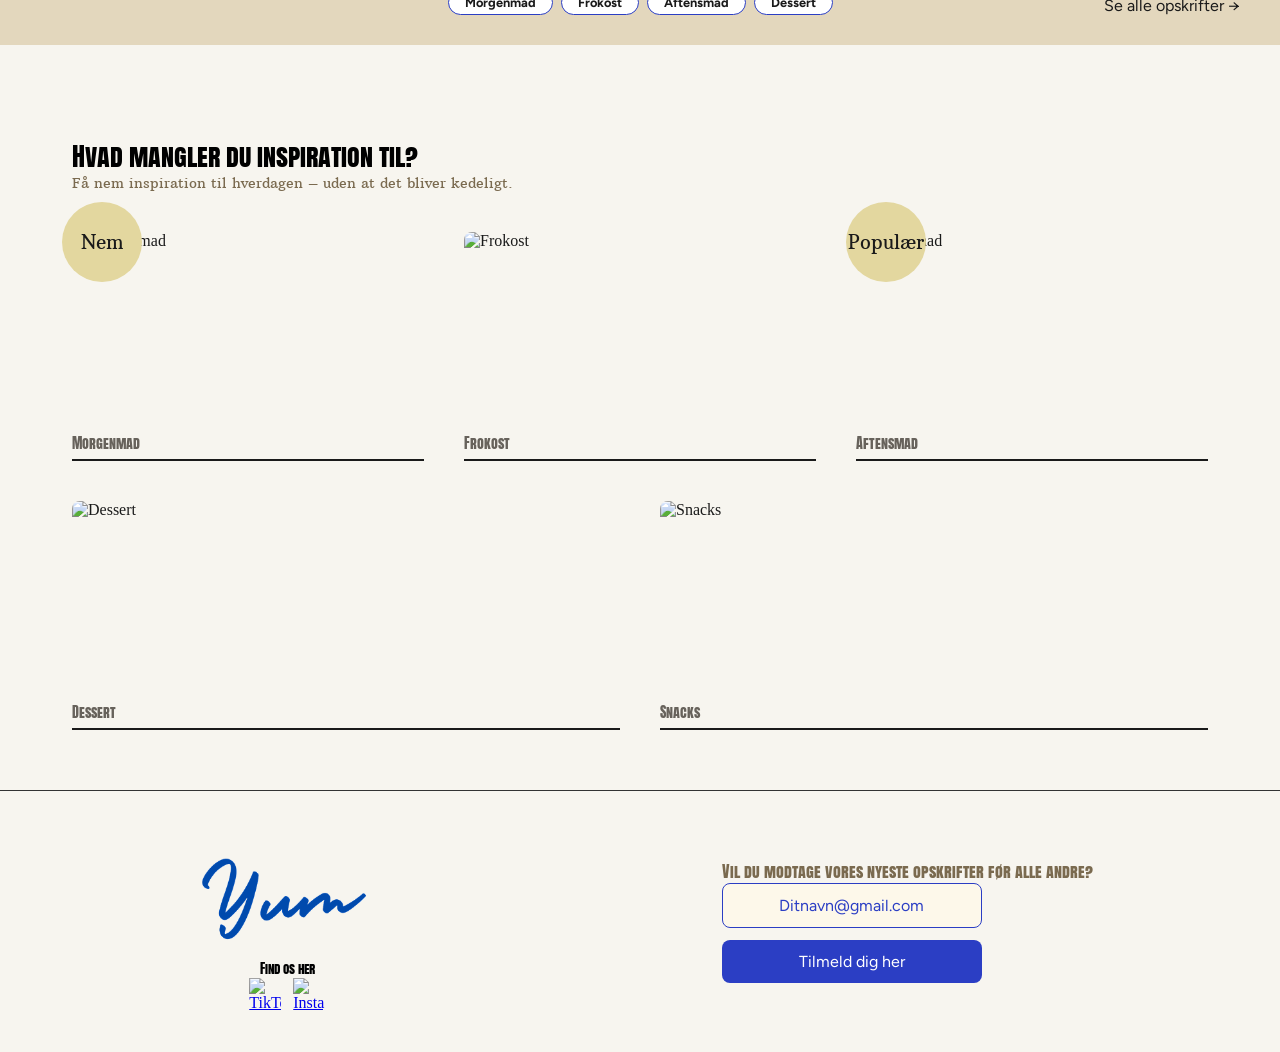
==== commit 931dd233: "Merge branch 'emma'" ====
--- a/index.html
+++ b/index.html
@@ -64,7 +64,7 @@
 
             <div class="box1-billede">
                 <img src="img/iconer/opskrifttegning.svg" alt="Opskrift i tegnet format" class="box1-ikon"> <a
-                    href="/listview" class="btn-opdag box1-knap">Se vores opskrifter</a>
+                    href="/listview" class="btn-opdag box1-knap">Se vores retter</a>
             </div>
         </section>
 
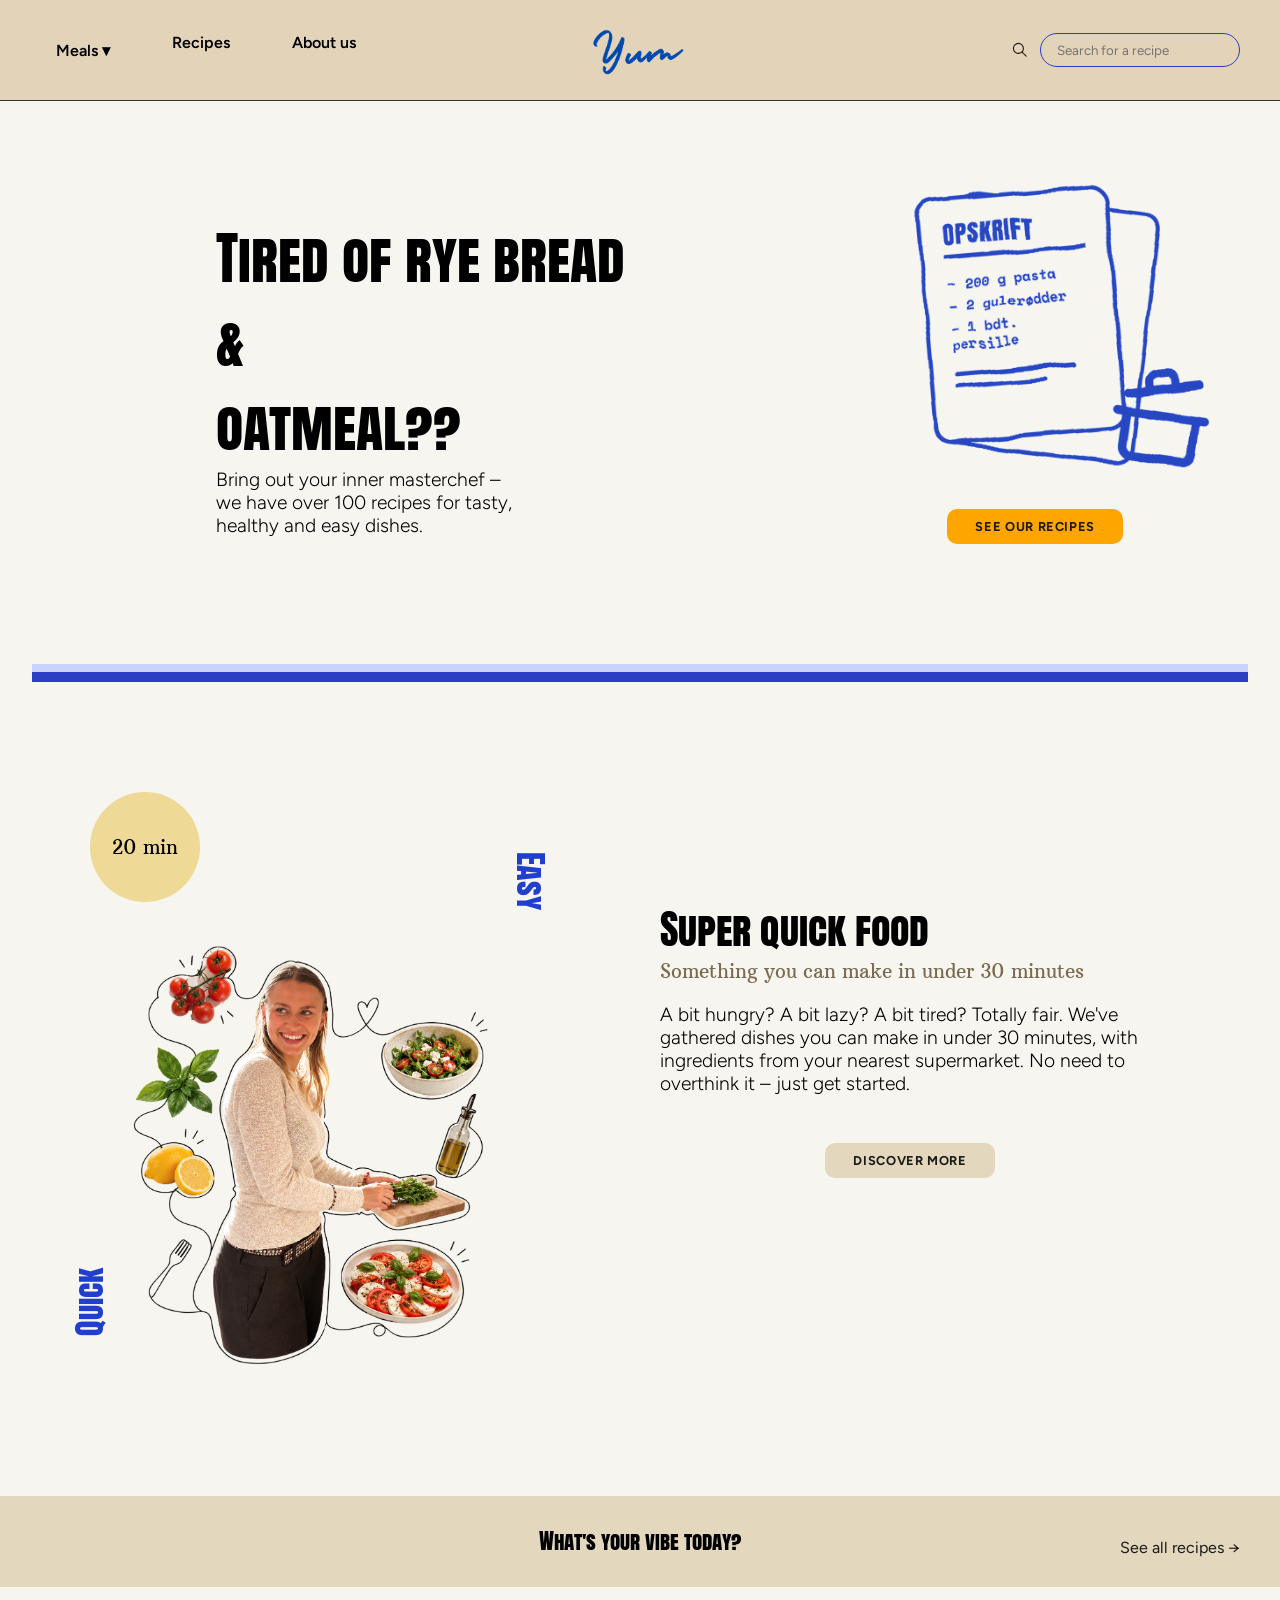
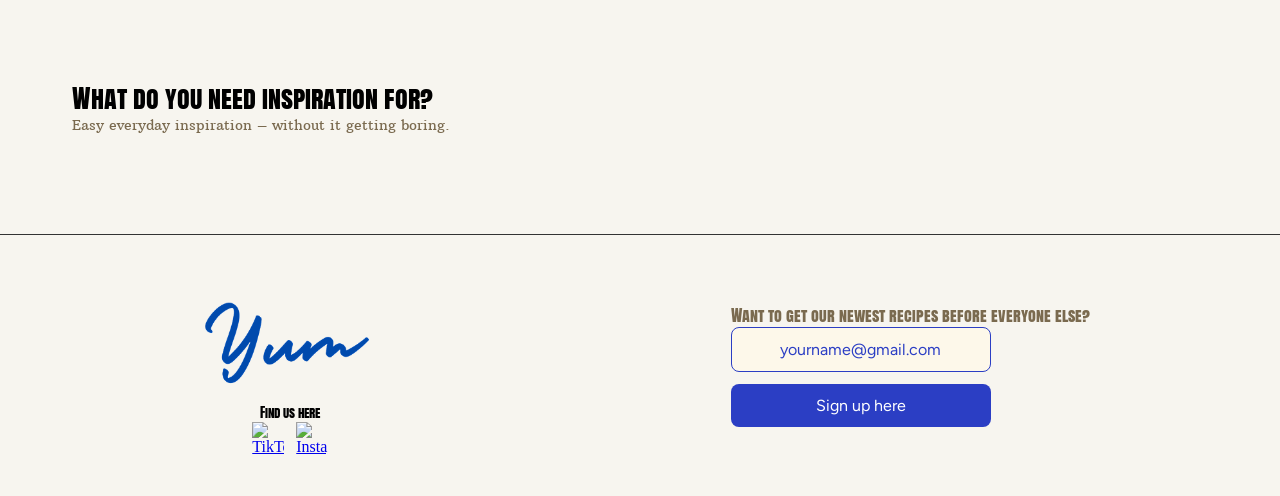
==== commit c71834ce: "Refactor index.html for English localization and add JavaScript functionality for recipe fetching an" ====
--- a/index.html
+++ b/index.html
@@ -4,7 +4,7 @@
 <head>
     <meta charset="UTF-8" />
     <meta name="viewport" content="width=device-width, initial-scale=1.0" />
-    <title>forside</title>
+    <title>Home</title>
 
     <link rel="preconnect" href="https://fonts.googleapis.com" />
     <link rel="preconnect" href="https://fonts.gstatic.com" crossorigin />
@@ -14,6 +14,9 @@
 
     <link rel="stylesheet" href="css/generel.css">
     <link rel="stylesheet" href="css/index.css">
+
+    <script src="javascript/index.js" defer></script>
+
 </head>
 
 <body>
@@ -24,27 +27,27 @@
             <ul class="menu">
                 <li>
                     <details>
-                        <summary>Måltider</summary>
+                        <summary>Meals</summary>
                         <ul class="undermenu">
-                            <li><a href="/listview?mealType=breakfast">Morgenmad</a></li>
-                            <li><a href="/listview?mealType=lunch">Frokost</a></li>
-                            <li><a href="/listview?mealType=dinner">Aftensmad</a></li>
+                            <li><a href="/listview?mealType=breakfast">Breakfast</a></li>
+                            <li><a href="/listview?mealType=lunch">Lunch</a></li>
+                            <li><a href="/listview?mealType=dinner">Dinner</a></li>
                             <li><a href="/listview?mealType=dessert">Dessert</a></li>
                         </ul>
                     </details>
                 </li>
-                <li><a href="listview.html">Opskrifter</a></li>
-                <li><a href="omos.html">Om os</a></li>
+                <li><a href="listview.html">Recipes</a></li>
+                <li><a href="omos.html">About us</a></li>
             </ul>
 
             <a href="/">
-                <img src="img/logo/logo.svg" alt="blåt yum Logo" />
+                <img src="img/logo/logo.svg" alt="Blue Yum logo" />
             </a>
 
-            <!-- Søgefelt -->
+            <!-- Search field -->
             <form class="search" role="search">
-                <img src="img/iconer/search-icon (1).svg" alt="søge icon" class="search-ikon" />
-                <input type="search" placeholder="Søg efter opskrift" aria-label="Søg efter opskrift" />
+                <img src="img/iconer/search-icon (1).svg" alt="Search icon" class="search-ikon" />
+                <input type="search" placeholder="Search for a recipe" aria-label="Search for a recipe" />
             </form>
 
             <button class="burger">
@@ -56,15 +59,17 @@
     </header>
 
     <main>
+
         <section class="box1">
             <div class="box1-tekst">
-                <h1>Træt af rugbrød & <br> havregryn??</h1>
-                <p>Find din indre masterchef frem, da vi har over 100 opskrifter på lækre, sunde og nemme retter.</p>
+                <h1>Tired of rye bread & <br> oatmeal??</h1>
+                <p>Bring out your inner masterchef – we have over 100 recipes for tasty, healthy and easy dishes.
+                </p>
             </div>
 
             <div class="box1-billede">
-                <img src="img/iconer/opskrifttegning.svg" alt="Opskrift i tegnet format" class="box1-ikon"> <a
-                    href="/listview" class="btn-opdag box1-knap">Se vores retter</a>
+                <img src="img/iconer/opskrifttegning.svg" alt="Illustrated recipe" class="box1-ikon"> <a
+                    href="/listview" class="btn-opdag box1-knap">See our recipes</a>
             </div>
         </section>
 
@@ -74,84 +79,82 @@
         <div class="streg"></div>
         <section class="box2-sektion">
             <div class="box2-tekst">
-                <h2>Lynhurtig mad</h2>
-                <p class="box2-undertitel">Noget du kan lave på under 30 minutter</p>
-                <p>Lidt sulten? Lidt doven? Lidt flad? Helt fair. Vi har samlet retter, der kan laves på under 30
-                    minutter, med
-                    ingredienser du kan finde i det nærmeste supermarked. Så slipper du for at tænke, og kan bare gå i
-                    gang.</p>
-                <a href="/listview" class="btn-opdag box2-knap">Opdag mere</a>
+                <h2>Super quick food</h2>
+                <p class="box2-undertitel">Something you can make in under 30 minutes</p>
+                <p>A bit hungry? A bit lazy? A bit tired? Totally fair. We've gathered dishes you can make in under
+                    30
+                    minutes, with ingredients from your nearest supermarket. No need to overthink it – just get
+                    started.</p>
+                <a href="/listview" class="btn-opdag box2-knap">Discover more</a>
             </div>
 
             <div class="box2">
-                <img src="img/Illustreret madlavningscollage med friske råvarer 1.png" alt="pige der laver mad"
+                <img src="img/Illustreret madlavningscollage med friske råvarer 1.png" alt="Girl cooking"
                     class="box2-foto">
                 <p class="box2-tid">20 min</p>
-                <p class="box2-ord nemt">Nemt</p>
-                <p class="box2-ord hurtigt">Hurtigt</p>
+                <p class="box2-ord nemt">Easy</p>
+                <p class="box2-ord hurtigt">Quick</p>
             </div>
         </section>
 
-
         <section class="vibe">
-            <h2>Hvad er din vibe i dag?</h2>
+            <h2>What's your vibe today?</h2>
 
             <div class="vibe-tags">
-                <a href="/listview" class="btn-tag">Asiatisk</a>
-                <a href="/listview" class="btn-tag">Italiensk</a>
-                <a href="/listview" class="btn-tag">Vegetar</a>
-                <a href="/listview" class="btn-tag">Vegansk</a>
-                <a href="/listview?mealType=breakfast" class="btn-tag">Morgenmad</a>
-                <a href="/listview?mealType=lunch" class="btn-tag">Frokost</a>
-                <a href="/listview?mealType=dinner" class="btn-tag">Aftensmad</a>
-                <a href="/listview?mealType=dessert" class="btn-tag">Dessert</a>
+                <!-- <a href="/listview" class="btn-tag">Asian</a>
+        <a href="/listview" class="btn-tag">Italian</a>
+        <a href="/listview" class="btn-tag">Vegetarian</a>
+        <a href="/listview" class="btn-tag">Vegan</a>
+        <a href="/listview?mealType=breakfast" class="btn-tag">Breakfast</a>
+        <a href="/listview?mealType=lunch" class="btn-tag">Lunch</a>
+        <a href="/listview?mealType=dinner" class="btn-tag">Dinner</a>
+        <a href="/listview?mealType=dessert" class="btn-tag">Dessert</a> -->
             </div>
 
-            <a href="/listview" class="vibe-link">Se alle opskrifter →</a>
+            <a href="listview.html" class="vibe-link">See all recipes →</a>
         </section>
 
 
 
         <section class="inspiration">
-            <h2>Hvad mangler du inspiration til?</h2>
-            <p class="inspiration-tekst">Få nem inspiration til hverdagen – uden at det bliver kedeligt.</p>
+            <h2>What do you need inspiration for?</h2>
+            <p class="inspiration-tekst">Easy everyday inspiration – without it getting boring.</p>
 
             <div class="kort-liste">
-                <a href="/listview?mealType=breakfast" class="kort">
-                    <p class="badge">Nem</p>
-                    <img src="https://placehold.co/400x300" alt="Morgenmad" class="kort-billede">
-                    <h3 class="kort-titel">Morgenmad</h3>
-                </a>
+                <!-- <a href="/listview?mealType=breakfast" class="kort">
+            <p class="badge">Easy</p>
+            <img src="https://placehold.co/400x300" alt="Breakfast" class="kort-billede">
+            <h3 class="kort-titel">Breakfast</h3>
+        </a>
 
-                <a href="/listview?mealType=lunch" class="kort">
-                    <img src="https://placehold.co/400x300" alt="Frokost" class="kort-billede">
-                    <h3 class="kort-titel">Frokost</h3>
-                </a>
+        <a href="/listview?mealType=lunch" class="kort">
+            <img src="https://placehold.co/400x300" alt="Lunch" class="kort-billede">
+            <h3 class="kort-titel">Lunch</h3>
+        </a>
 
-                <a href="/listview?mealType=dinner" class="kort">
-                    <p class="badge">Populær</p>
-                    <img src="https://placehold.co/400x300" alt="Aftensmad" class="kort-billede">
-                    <h3 class="kort-titel">Aftensmad</h3>
-                </a>
+        <a href="/listview?mealType=dinner" class="kort">
+            <p class="badge">Popular</p>
+            <img src="https://placehold.co/400x300" alt="Dinner" class="kort-billede">
+            <h3 class="kort-titel">Dinner</h3>
+        </a>
 
-                <a href="/listview?mealType=dessert" class="kort">
-                    <img src="https://placehold.co/400x300" alt="Dessert" class="kort-billede">
-                    <h3 class="kort-titel">Dessert</h3>
-                </a>
+        <a href="/listview?mealType=dessert" class="kort">
+            <img src="https://placehold.co/400x300" alt="Dessert" class="kort-billede">
+            <h3 class="kort-titel">Dessert</h3>
+        </a>
 
-                <a href="/listview?mealType=snack" class="kort">
-                    <img src="https://placehold.co/400x300" alt="Snacks" class="kort-billede">
-                    <h3 class="kort-titel">Snacks</h3>
-                </a>
+        <a href="/listview?mealType=snack" class="kort">
+            <img src="https://placehold.co/400x300" alt="Snacks" class="kort-billede">
+            <h3 class="kort-titel">Snacks</h3>
+        </a> -->
             </div>
         </section>
-
     </main>
 
     <footer>
         <div class="footer-venstre">
             <img src="img/logo/logo.svg" alt="Yum logo" class="footer-logo">
-            <p class="footer-find">Find os her</p>
+            <p class="footer-find">Find us here</p>
             <div class="footer-ikoner">
                 <a href="#"><img src="img/iconer/tiktok.png" alt="TikTok"></a>
                 <a href="#"><img src="img/iconer/instagram.png" alt="Instagram"></a>
@@ -159,9 +162,9 @@
         </div>
 
         <div class="footer-hoejre">
-            <h2>Vil du modtage vores nyeste opskrifter før alle andre?</h2>
-            <input type="email" class="footer-button1" placeholder="Ditnavn@gmail.com">
-            <button class="footer-button2">Tilmeld dig her</button>
+            <h2>Want to get our newest recipes before everyone else?</h2>
+            <input type="email" class="footer-button1" placeholder="yourname@gmail.com">
+            <button class="footer-button2">Sign up here</button>
         </div>
     </footer>
 
--- a/css/generel.css
+++ b/css/generel.css
@@ -14,7 +14,7 @@
 /* MOBIL */
 :root {
   /* FARVER */
-  --header-color: #f7f5ef;
+  --header-color: #e3d3b8;
   --bagground-color: #f7f5ef;
   --footer-color: #f7f5ef;
 
--- a/css/index.css
+++ b/css/index.css
@@ -227,9 +227,10 @@
 .kort-billede {
   display: block;
   width: 100%;
-  height: 200px;
+  height: auto;
   object-fit: cover;
   border-radius: 8px;
+  margin-top: 3rem;
 }
 
 /* Titlen med streg under */
@@ -244,7 +245,8 @@
 /* Den gule cirkel (Nem, Populær) */
 .badge {
   position: absolute;
-  top: -30px;
+  margin-top: 4rem;
+  top: -10px;
   left: -10px;
   width: 80px;
   height: 80px;
@@ -289,6 +291,6 @@
   }
 
   .kort-billede {
-    height: 180px;
-  }
-}
+    height: 400px;
+  }
+}
